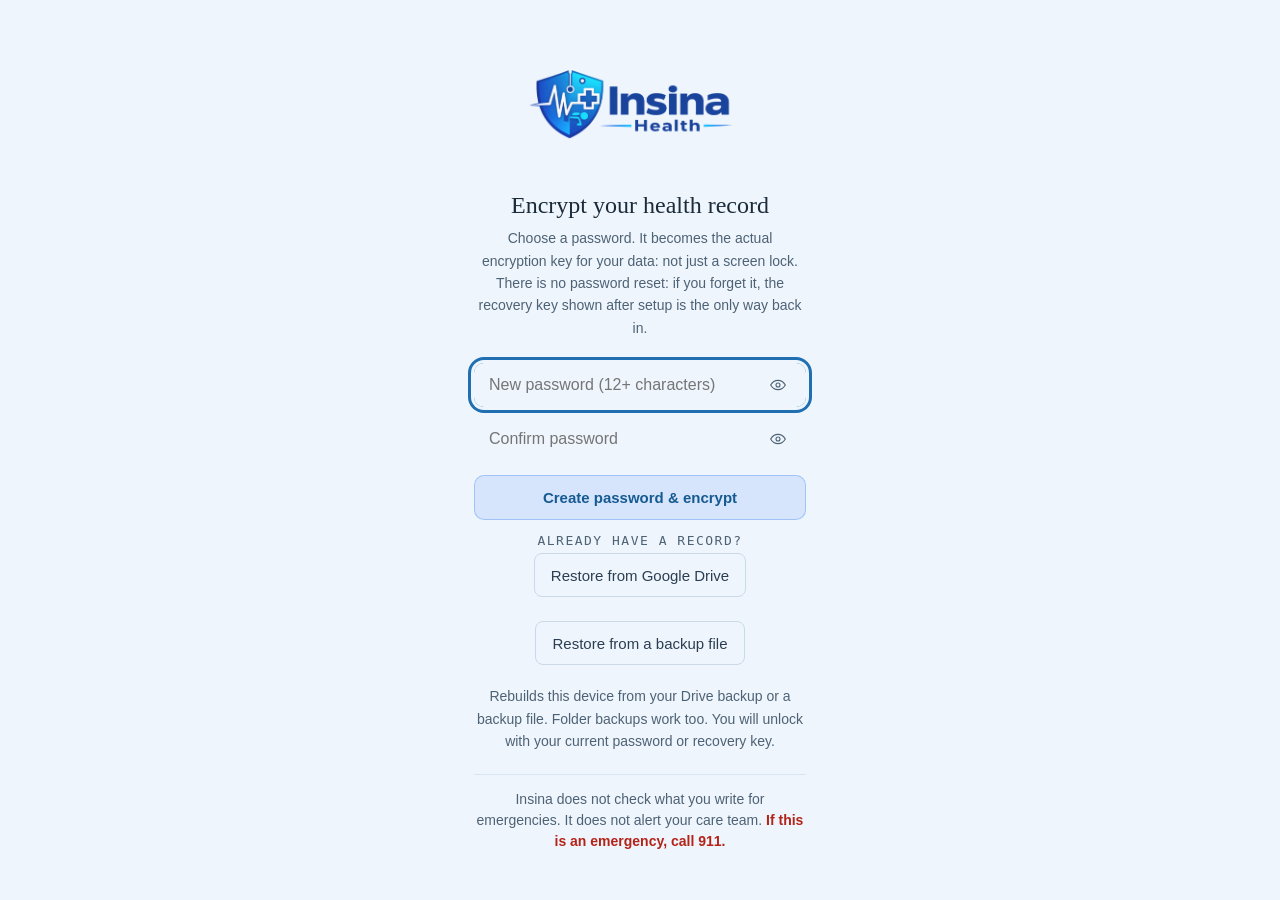
==== app/index.html @ 9491c795 "Rebuild demo with v1.160.0" ====
<!doctype html>
<html lang="en">
  <head>
    <meta charset="UTF-8" />
    <!-- Content-Security-Policy (S-03 / PG-05). GitHub Pages cannot set response
         headers, so this meta tag is the enforcement point. Allowlisted origins,
         each verified in use: accounts.google.com (Google Identity script +
         iframes), fonts.googleapis.com / fonts.gstatic.com (Google Fonts),
         *.googleusercontent.com (Google profile photo), www.googleapis.com
         (Drive + Calendar), insina-health.onrender.com (AI proxy),
         clinicaltables.nlm.nih.gov (ICD-10 lookup). No api.anthropic.com: every
         AI call now goes through the proxy (A-02 landed); the browser never
         talks to Anthropic directly. style-src 'unsafe-inline'
         is accepted debt: inline styles are pervasive in the codebase.
          is replaced at build time from .env.production
         (DEC-104 rule 6): a health system's authorize, token and FHIR hosts, one
         system per release, empty until the first production registration. The
         sandbox host is never in the production file.
         Stripped during `npm run dev` only (see vite.config.js) because the
         React dev plugin injects an inline refresh preamble. -->
    <meta http-equiv="Content-Security-Policy" content="default-src 'self'; script-src 'self' https://accounts.google.com; style-src 'self' 'unsafe-inline' https://fonts.googleapis.com; font-src 'self' https://fonts.gstatic.com; img-src 'self' data: blob: https://*.googleusercontent.com; connect-src 'self' https://insina-health.onrender.com https://www.googleapis.com https://accounts.google.com https://clinicaltables.nlm.nih.gov ; frame-src https://accounts.google.com; worker-src 'self' blob:; object-src 'none'; base-uri 'self'" />
    <meta name="referrer" content="strict-origin-when-cross-origin" />
    <meta name="viewport" content="width=device-width, initial-scale=1.0, viewport-fit=cover" />

    <!-- PWA / iOS -->
    <meta name="apple-mobile-web-app-capable" content="yes" />
    <meta name="apple-mobile-web-app-status-bar-style" content="black-translucent" />
    <meta name="apple-mobile-web-app-title" content="Insina Health" />
    <meta name="mobile-web-app-capable" content="yes" />
    <meta name="theme-color" content="#07090f" />
    <!-- DEC-126: the chosen look, set before the app renders (external file: CSP script-src 'self') -->
    <script src="/app/theme-init.js"></script>

    <!-- UI-8: fonts loaded ONCE here — previously every tab's <style> block
         re-declared this same @import (16 files). CSP above already allows
         fonts.googleapis.com / fonts.gstatic.com. -->
    <link rel="preconnect" href="https://fonts.googleapis.com" />
    <link rel="preconnect" href="https://fonts.gstatic.com" crossorigin />
    <link rel="stylesheet" href="https://fonts.googleapis.com/css2?family=Sora:wght@300;400;500;600;700&family=DM+Serif+Display:ital@0;1&family=DM+Mono:wght@400;500&display=swap" />

    <!-- Icons -->
    <link rel="icon" type="image/png" href="/app/favicon.png" />
    <link rel="apple-touch-icon" href="/app/apple-touch-icon.png" />

    <!-- Manifest -->
    <link rel="manifest" href="/app/manifest.json" />

    <title>Insina Health</title>

    <!-- Google Identity Services -->
    <script src="https://accounts.google.com/gsi/client" async defer></script>

    <!-- Companion mode manifest swap + Service Worker registration. External
         files (not inline) so script-src can stay 'self' with no
         'unsafe-inline' (S-03 / PG-05). Same execution order as the previous
         inline versions: the manifest swap runs synchronously in head. -->
    <script src="/app/companion-manifest-init.js"></script>
    <script src="/app/register-sw.js"></script>
    <script type="module" crossorigin src="/app/assets/main-BpvnRjQD.js"></script>
    <link rel="stylesheet" crossorigin href="/app/assets/main-yp3kja2k.css">
  </head>
  <body style="margin:0;">
    <div id="root"></div>
  </body>
</html>
---- app/assets/main-yp3kja2k.css ----
:root,[data-theme=dark]{--ask-fill: #2563EB;--ask-fill-hover: #1D4ED8;--bg: #07090f;--bg-deep: #080c14;--card: #0b1220;--card-deep: #080c14;--border: #1c2a40;--border-strong: #1a2f4a;--divider: #1c2a40;--text-bright: #dde8f5;--text-primary: #c4d8ee;--text-body: #a8c4dc;--text-secondary: #98afc4;--text-label: #a0b4c8;--text-dim: #8299ad;--accent: #4f8ef7;--accent-blue: #6ea3ff;--accent-soft: #7eb8d8;--green: #2dd4a0;--amber: #f59e0b;--red: #f87171;--purple: #a78bfa;--font-sans: "Sora", -apple-system, BlinkMacSystemFont, "Segoe UI", sans-serif;--font-serif: "DM Serif Display", Georgia, serif;--font-mono: "DM Mono", ui-monospace, monospace;--fs-body: 16px;--fs-nav: 16px;--fs-min: 13px;--fs-label: 14px;--touch-target: 44px;--body-text: #e2e8f0;--raised: #0d1a28;--raised-2: #0f1e30;--raised-3: #0d1828;--raised-4: #111e30;--raised-5: #131f33;--raised-6: #132036;--raised-7: #16273c;--raised-8: #162840;--hover: #101a2c;--border-2: #1a2840;--border-3: #244266;--border-4: #1e3040;--border-5: #1a3050;--border-hover: #2a3f5a;--text-bright-2: #d4e2f0;--text-bright-4: #e6eef8;--text-bright-5: #b8d4f0;--text-nav: #b0c4d8;--text-dim-2: #6f8aa5;--text-dim-3: #7c92a6;--text-dim-4: #8fabc7;--text-dim-5: #6b7a8d;--text-dim-6: #4a6a8a;--text-dim-8: #5a6e7a;--accent-2: #60a5fa;--accent-pale: #9fc3e8;--accent-pale-2: #8fb3d1;--accent-pale-3: #9ecbff;--green-2: #10b981;--amber-2: #fbbf24;--amber-3: #fcd34d;--amber-fill: #f59e0b;--amber-fill-2: #fbbf24;--red-2: #ef4444;--purple-2: #c4b5fd;--gold: #c4a060;--gold-2: #e0c15a;--orange: #f97316;--orange-2: #ea580c;--text-dim-9: #8aa0b8;--raised-9: #0d1520;--on-accent: #07090f;--on-amber: #07090f;--attn-bg: rgba(245,158,11,.1);--attn-bd: #f59e0b;--danger-tint: rgba(248,113,113,.1);--emergency-bg: rgba(239,68,68,.12);--emergency-bd: rgba(239,68,68,.4);--emergency-fg: var(--red);--emergency-soft-bg: rgba(239,68,68,.1);--emergency-soft-bd: rgba(239,68,68,.35);--scrim-60: rgba(0,0,0,.6);--scrim-65: rgba(0,0,0,.65);--scrim-70: rgba(0,0,0,.7);--scrim-72: rgba(0,0,0,.72);--scrim-75: rgba(0,0,0,.75);--scrim-78: rgba(0,0,0,.78);--scrim-80: rgba(0,0,0,.8);--scrim-92: rgba(0,0,0,.92);--scrim-b: rgba(4,7,14,.72);--scrim-c: rgba(7,9,15,.92);--scrim-d: rgba(8,12,20,.88);--x-0a1018: #0a1018;--x-0a1520: #0a1520;--x-0d1525: #0d1525;--x-0a1525: #0a1525;--x-0a0f1c: #0a0f1c;--danger-bg: #1a0505;--danger-bd: #3d1212;--danger-bd-2: #2a1a1a;--warn-bg: #1c1200;--demo-bg: #141f00;--demo-bd: #3a5a00;--demo-fg: #a3e635;--x-2a3c5a: #2a3c5a;--x-3a4a5a: #3a4a5a;--x-1a3a5c: #1a3a5c;--x-2a3a50: #2a3a50;--x-2a4a7a: #2a4a7a;--x-2a4a3a: #2a4a3a;--x-2a3c6a: #2a3c6a;--x-3a4c5a: #3a4c5a;--x-3a5060: #3a5060;--x-7a8fa0: #7a8fa0;--x-7a97b6: #7a97b6;--x-9fb3c8: #9fb3c8;--warm-text: #f5c97a;--x-c4a44a: #c4a44a;--x-f0c4c4: #f0c4c4;--x-ef8888: #ef8888;--x-fca5a5: #fca5a5;--sky: #0ea5e9;--nav-hover-bg: rgba(79,142,247,.04);--nav-active-bg: rgba(79,142,247,.08);--nav-active-bar: var(--accent-blue);--nav-radius: 0;--nav-group-fg: #5FB8C9}*,*:before,*:after{box-sizing:border-box;margin:0;padding:0}:root{--scheme: dark;--btn-p-bg: rgba(79,142,247,.18);--btn-p-bd: rgba(79,142,247,.45);--btn-p-fg: #7eb8d8;--btn-o-bg: transparent;--btn-o-bd: #1a2f4a;--btn-o-fg: #98afc4;--accent-tint: rgba(79,142,247,.1);--chip-hi-bg: rgba(79,142,247,.12);--chip-hi-fg: #7eb8d8;--chip-warn-bg: rgba(245,158,11,.12);--chip-warn-fg: #f59e0b;--chip-dup-bg: #111e30;--chip-dup-bd: #1a2f4a;--chip-dup-fg: #7eb8d8;--stale-bg: rgba(245,158,11,.08);--stale-bd: rgba(245,158,11,.3);--stale-fg: #f59e0b;--banner-bg: #0b1220;--banner-bd: #1c2a40;--band-bg: transparent;--band-bd: var(--divider);--ob-shadow-card: none;--ob-shadow-frame: none}:root:not([data-theme=dark]){--ask-fill: #155A92;--ask-fill-hover: #0F4775;--bg: #EEF5FC;--bg-deep: #F8FBFE;--card: #FFFFFF;--card-deep: #F3F8FD;--border: #D9E6F2;--border-strong: #C9D9E8;--divider: #E6EEF6;--field-border: #7890A8;--text-bright: #1B2B3A;--text-primary: #1B2B3A;--text-body: #33475A;--text-secondary: #33475A;--text-label: #4E6275;--text-dim: #4E6275;--accent: #1F6FB2;--accent-blue: #1F6FB2;--accent-soft: #155A92;--green: #257A4E;--amber: #8A5A00;--red: #B42318;--purple: #6A4BB5;--body-text: #1B2B3A;--raised: #F3F8FD;--raised-2: #F3F8FD;--raised-3: #F3F8FD;--raised-4: #F3F8FD;--raised-5: #F3F8FD;--raised-6: #F3F8FD;--raised-7: #E6F0FA;--raised-8: #E6F0FA;--hover: #E6F0FA;--border-2: #D9E6F2;--border-3: #A9C4E0;--border-4: #D9E6F2;--border-5: #C9D9E8;--border-hover: #9DB8D3;--text-bright-2: #1B2B3A;--text-bright-4: #1B2B3A;--text-bright-5: #1B2B3A;--text-nav: #2B3E51;--text-dim-2: #4E6275;--text-dim-3: #4E6275;--text-dim-4: #4E6275;--text-dim-5: #4E6275;--text-dim-6: #4E6275;--text-dim-8: #4E6275;--accent-2: #1F6FB2;--accent-pale: #155A92;--accent-pale-2: #155A92;--accent-pale-3: #155A92;--green-2: #257A4E;--amber-2: #8A5A00;--amber-3: #8A5A00;--amber-fill: #F2B740;--amber-fill-2: #F2B740;--red-2: #B42318;--purple-2: #6A4BB5;--gold: #7A5C1A;--gold-2: #7A5C1A;--orange: #B45309;--orange-2: #B45309;--text-dim-9: #4E6275;--raised-9: #F3F8FD;--on-accent: #FFFFFF;--on-amber: #3D2A00;--attn-bg: #FFF7E6;--attn-bd: #EFCB7E;--danger-tint: #FDECEA;--emergency-bg: #B42318;--emergency-bd: #B42318;--emergency-fg: #FFFFFF;--emergency-soft-bg: #FDECEA;--emergency-soft-bd: #F3C4BF;--scrim-60: rgba(27,43,58,.35);--scrim-65: rgba(27,43,58,.35);--scrim-70: rgba(27,43,58,.35);--scrim-72: rgba(27,43,58,.35);--scrim-75: rgba(27,43,58,.35);--scrim-78: rgba(27,43,58,.35);--scrim-80: rgba(27,43,58,.5);--scrim-92: rgba(27,43,58,.55);--scrim-b: rgba(27,43,58,.35);--scrim-c: rgba(27,43,58,.55);--scrim-d: rgba(27,43,58,.5);--x-0a1018: #F3F8FD;--x-0a1520: #F3F8FD;--x-0d1525: #F3F8FD;--x-0a1525: #E6EEF6;--x-0a0f1c: #F3F8FD;--danger-bg: #FDECEA;--danger-bd: #F3C4BF;--danger-bd-2: #F3C4BF;--warn-bg: #FFF7E6;--demo-bg: #F1F9E3;--demo-bd: #C8E29A;--demo-fg: #3F6212;--x-2a3c5a: #4E6275;--x-3a4a5a: #C9D9E8;--x-1a3a5c: #C9D9E8;--x-2a3a50: #C9D9E8;--x-2a4a7a: #A9C4E0;--x-2a4a3a: #4E6275;--x-2a3c6a: #4E6275;--x-3a4c5a: #4E6275;--x-3a5060: #4E6275;--x-7a8fa0: #4E6275;--x-7a97b6: #4E6275;--x-9fb3c8: #4E6275;--warm-text: #7A4A0E;--x-c4a44a: #7A5C1A;--x-f0c4c4: #B42318;--x-ef8888: #B42318;--x-fca5a5: #B42318;--sky: #0B6E99;--nav-hover-bg: #E6F0FA;--nav-active-bg: #DCEBFA;--nav-active-bar: transparent;--nav-radius: 10px;--nav-group-fg: #1F6F8B;--scheme: light;--btn-p-bg: #1F6FB2;--btn-p-bd: #1F6FB2;--btn-p-fg: #FFFFFF;--btn-o-bg: #FFFFFF;--btn-o-bd: #C9D9E8;--btn-o-fg: #1B2B3A;--accent-tint: #DCEBFA;--chip-hi-bg: #DCEBFA;--chip-hi-fg: #155A92;--chip-warn-bg: #FFF7E6;--chip-warn-fg: #6B4600;--chip-dup-bg: #FFFFFF;--chip-dup-bd: #C9D9E8;--chip-dup-fg: #4E6275;--stale-bg: #FFF7E6;--stale-bd: #EFCB7E;--stale-fg: #6B4600;--banner-bg: #FFFFFF;--banner-bd: #D9E6F2;--band-bg: transparent;--band-bd: var(--divider);color-scheme:light}.theme-light{--bg: #ffffff;--bg-deep: #ffffff;--card: #ffffff;--border: #D9E6F2;--border-strong: #C9D9E8;--divider: #E6EEF6;--text-bright: #1B2B3A;--text-primary: #1B2B3A;--text-body: #33475A;--text-secondary: #33475A;--text-label: #4E6275;--text-dim: #4E6275;--accent: #1F6FB2;--accent-blue: #1F6FB2;--accent-soft: #155A92;--green: #257A4E;--amber: #8A5A00;--red: #B42318;--scheme: light;--btn-p-bg: #1F6FB2;--btn-p-bd: #1F6FB2;--btn-p-fg: #ffffff;--btn-o-bg: #ffffff;--btn-o-bd: #C9D9E8;--btn-o-fg: #33475A;--accent-tint: #DCEBFA;--chip-hi-bg: #DCEBFA;--chip-hi-fg: #155A92;--chip-warn-bg: #FFF7E6;--chip-warn-fg: #6B4600;--chip-dup-bg: #ffffff;--chip-dup-bd: #C9D9E8;--chip-dup-fg: #4E6275;--stale-bg: #FFF7E6;--stale-bd: #EFCB7E;--stale-fg: #6B4600;--banner-bg: #E6F0FA;--banner-bd: #D5E4F0;--band-bg: #EEF5FC;--band-bd: #D9E6F2;--ob-shadow-card: 0 6px 24px rgba(27,43,58,.05);--ob-shadow-frame: 0 26px 60px rgba(27,43,58,.14);color:var(--text-body)}:focus-visible{outline:none;box-shadow:0 0 0 3px var(--bg),0 0 0 6px var(--accent-blue)}button,[role=button],select,textarea,input:not([type=checkbox]):not([type=radio]):not([type=range]):not([type=hidden]):not([type=file]),a[href]{min-height:var(--touch-target)}button,[role=button]{min-width:var(--touch-target)}.a11y-compact{min-height:0;min-width:0}html,body,#root{height:100%;width:100%}body{font-family:var(--font-sans);font-size:var(--fs-body);background-color:var(--bg);color:var(--body-text);overflow:hidden}.nav-item{display:flex;align-items:center;gap:10px;padding:11px 16px;min-height:var(--touch-target);cursor:pointer;font-size:var(--fs-nav);color:var(--text-nav);border-left:2px solid transparent;border-radius:var(--nav-radius);transition:all .15s;-webkit-user-select:none;user-select:none}.nav-item:hover{color:var(--accent-soft);background:var(--nav-hover-bg)}.nav-item.active{color:var(--accent-blue);background:var(--nav-active-bg);border-left-color:var(--nav-active-bar)}:root:not([data-theme=dark]) .nav-item.active{color:var(--accent-soft);font-weight:600}.nav-icon{font-size:16px;width:18px;display:inline-flex;align-items:center;justify-content:center;flex-shrink:0}.nav-group-header{display:flex;align-items:center;justify-content:space-between;width:100%;padding:8px 16px 4px;background:none;border:none;cursor:pointer;font-size:14px;font-weight:700;color:var(--nav-group-fg);font-family:var(--font-mono);letter-spacing:1.5px;text-transform:uppercase}.section-label{font-size:var(--fs-min);letter-spacing:1.5px;text-transform:uppercase;color:var(--text-label);font-family:var(--font-mono);margin-bottom:12px}.live-dot{width:6px;height:6px;border-radius:50%;background:var(--green);box-shadow:0 0 8px var(--green);animation:pulse 2s infinite;flex-shrink:0}@keyframes pulse{0%,to{opacity:1}50%{opacity:.4}}.topbar{min-height:64px;background:var(--bg-deep);border-bottom:1px solid var(--border);display:flex;align-items:center;padding:0 16px;gap:10px;flex-shrink:0}.topbar-date{flex:1;min-width:0;font-size:14px;color:var(--text-secondary);font-family:DM Mono,monospace;padding-left:4px;white-space:nowrap;overflow:hidden;text-overflow:ellipsis}.topbar-icon{width:44px;min-width:44px;min-height:44px;border-radius:10px;border:1.5px solid transparent;background:transparent;color:var(--text-dim);cursor:pointer;display:inline-flex;align-items:center;justify-content:center}.topbar-icon:hover{background:var(--hover);color:var(--text-bright)}.topbar-btn{min-height:44px;border-radius:10px;border:1.5px solid var(--border);background:var(--hover);color:var(--text-bright);font-size:16px;font-weight:600;font-family:Sora,sans-serif;padding:0 14px;display:inline-flex;align-items:center;gap:8px;white-space:nowrap;cursor:pointer}.topbar-btn:hover{border-color:var(--accent-blue)}.screen-bar{min-height:54px;background:var(--bg-deep);border-bottom:1px solid var(--border);display:flex;align-items:center;justify-content:flex-end;gap:10px;padding:6px 16px;flex-shrink:0;flex-wrap:wrap}.print-menu{position:absolute;right:0;top:calc(100% + 6px);min-width:220px;background:var(--bg-deep);border:1px solid var(--border-strong);border-radius:12px;padding:4px;box-shadow:0 12px 32px #00000073;z-index:60}.print-menu-item{display:block;width:100%;text-align:left;min-height:44px;padding:0 14px;background:transparent;border:none;border-radius:8px;color:var(--text-primary);font-size:16px;font-family:Sora,sans-serif;cursor:pointer}.print-menu-item:hover{background:var(--nav-active-bg);color:var(--text-bright)}@media (max-width: 900px){.topbar{flex-wrap:wrap;gap:6px;padding:6px 10px}.topbar-date,.topbar-label{display:none}.topbar-btn{padding:0 12px}}:root:not([data-theme=dark]) .icon-circle{border-radius:50%!important;display:inline-flex;align-items:center;justify-content:center;flex-shrink:0}:root:not([data-theme=dark]) .icon-circle svg{stroke-width:2.4}:root:not([data-theme=dark]) .icon-circle[data-hue=red]{background:#fbd3cc!important;color:#c8402f!important}:root:not([data-theme=dark]) .icon-circle[data-hue=amber]{background:#fadfa6!important;color:#a86a00!important}:root:not([data-theme=dark]) .icon-circle[data-hue=blue]{background:#c7ddf6!important;color:#1f6fb2!important}:root:not([data-theme=dark]) .icon-circle[data-hue=violet]{background:#dcd0f3!important;color:#6a4bb5!important}:root:not([data-theme=dark]) .icon-circle[data-hue=green]{background:#c3e8d3!important;color:#257a4e!important}:root:not([data-theme=dark]) .icon-circle[data-hue=teal]{background:#cbe5ee!important;color:#1f6f8b!important}:root:not([data-theme=dark]) .icon-circle[data-hue=attn]{background:#fad995!important;color:#8a5a00!important}:root:not([data-theme=dark]) .dash-tile .icon-circle{width:54px!important;height:54px!important}:root:not([data-theme=dark]) .dash-tile .icon-circle svg{width:28px;height:28px}:root:not([data-theme=dark]) .feed-icon{width:46px!important;height:46px!important}:root:not([data-theme=dark]) .feed-icon svg{width:22px;height:22px}.vital-icon{width:34px;height:34px}:root:not([data-theme=dark]) .dash-tile,:root:not([data-theme=dark]) .dash-vital{box-shadow:0 1px 2px #1b2b3a0a}:root:not([data-theme=dark]) .phone-glance-icon{width:40px;height:40px;margin-bottom:6px}:root:not([data-theme=dark]) .phone-qc-icon{width:44px;height:44px}:root:not([data-theme=dark]) .phone-qc-icon svg{width:22px;height:22px}:root:not([data-theme=dark]) .emergency-solid{justify-content:center;background:#b42318!important;border-color:#b42318!important;color:#fff!important}
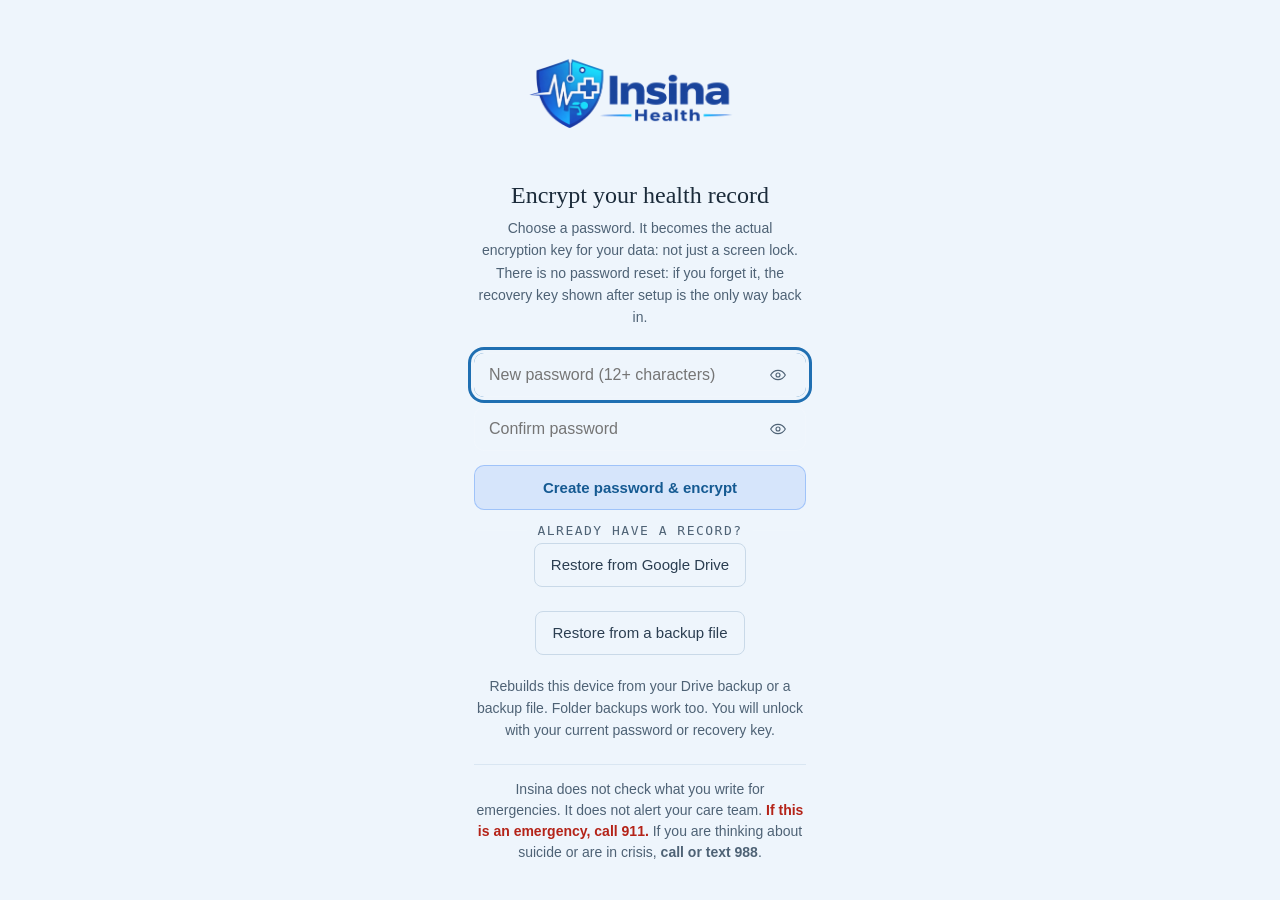
==== commit 2c988c1b: "Rebuild demo with v1.161.0" ====
--- a/app/index.html
+++ b/app/index.html
@@ -1,66 +1,65 @@
-<!doctype html>
-<html lang="en">
-  <head>
-    <meta charset="UTF-8" />
-    <!-- Content-Security-Policy (S-03 / PG-05). GitHub Pages cannot set response
-         headers, so this meta tag is the enforcement point. Allowlisted origins,
-         each verified in use: accounts.google.com (Google Identity script +
-         iframes), fonts.googleapis.com / fonts.gstatic.com (Google Fonts),
-         *.googleusercontent.com (Google profile photo), www.googleapis.com
-         (Drive + Calendar), insina-health.onrender.com (AI proxy),
-         clinicaltables.nlm.nih.gov (ICD-10 lookup). No api.anthropic.com: every
-         AI call now goes through the proxy (A-02 landed); the browser never
-         talks to Anthropic directly. style-src 'unsafe-inline'
-         is accepted debt: inline styles are pervasive in the codebase.
-          is replaced at build time from .env.production
-         (DEC-104 rule 6): a health system's authorize, token and FHIR hosts, one
-         system per release, empty until the first production registration. The
-         sandbox host is never in the production file.
-         Stripped during `npm run dev` only (see vite.config.js) because the
-         React dev plugin injects an inline refresh preamble. -->
-    <meta http-equiv="Content-Security-Policy" content="default-src 'self'; script-src 'self' https://accounts.google.com; style-src 'self' 'unsafe-inline' https://fonts.googleapis.com; font-src 'self' https://fonts.gstatic.com; img-src 'self' data: blob: https://*.googleusercontent.com; connect-src 'self' https://insina-health.onrender.com https://www.googleapis.com https://accounts.google.com https://clinicaltables.nlm.nih.gov ; frame-src https://accounts.google.com; worker-src 'self' blob:; object-src 'none'; base-uri 'self'" />
-    <meta name="referrer" content="strict-origin-when-cross-origin" />
-    <meta name="viewport" content="width=device-width, initial-scale=1.0, viewport-fit=cover" />
-
-    <!-- PWA / iOS -->
-    <meta name="apple-mobile-web-app-capable" content="yes" />
-    <meta name="apple-mobile-web-app-status-bar-style" content="black-translucent" />
-    <meta name="apple-mobile-web-app-title" content="Insina Health" />
-    <meta name="mobile-web-app-capable" content="yes" />
-    <meta name="theme-color" content="#07090f" />
-    <!-- DEC-126: the chosen look, set before the app renders (external file: CSP script-src 'self') -->
-    <script src="/app/theme-init.js"></script>
-
-    <!-- UI-8: fonts loaded ONCE here — previously every tab's <style> block
-         re-declared this same @import (16 files). CSP above already allows
-         fonts.googleapis.com / fonts.gstatic.com. -->
-    <link rel="preconnect" href="https://fonts.googleapis.com" />
-    <link rel="preconnect" href="https://fonts.gstatic.com" crossorigin />
-    <link rel="stylesheet" href="https://fonts.googleapis.com/css2?family=Sora:wght@300;400;500;600;700&family=DM+Serif+Display:ital@0;1&family=DM+Mono:wght@400;500&display=swap" />
-
-    <!-- Icons -->
-    <link rel="icon" type="image/png" href="/app/favicon.png" />
-    <link rel="apple-touch-icon" href="/app/apple-touch-icon.png" />
-
-    <!-- Manifest -->
-    <link rel="manifest" href="/app/manifest.json" />
-
-    <title>Insina Health</title>
-
-    <!-- Google Identity Services -->
-    <script src="https://accounts.google.com/gsi/client" async defer></script>
-
-    <!-- Companion mode manifest swap + Service Worker registration. External
-         files (not inline) so script-src can stay 'self' with no
-         'unsafe-inline' (S-03 / PG-05). Same execution order as the previous
-         inline versions: the manifest swap runs synchronously in head. -->
-    <script src="/app/companion-manifest-init.js"></script>
-    <script src="/app/register-sw.js"></script>
-    <script type="module" crossorigin src="/app/assets/main-BpvnRjQD.js"></script>
+<!doctype html>
+<html lang="en">
+  <head>
+    <meta charset="UTF-8" />
+    <!-- Content-Security-Policy (S-03 / PG-05). GitHub Pages cannot set response
+         headers, so this meta tag is the enforcement point. Allowlisted origins,
+         each verified in use: accounts.google.com (Google Identity script +
+         iframes), fonts.googleapis.com / fonts.gstatic.com (Google Fonts),
+         *.googleusercontent.com (Google profile photo), www.googleapis.com
+         (Drive + Calendar), insina-health.onrender.com (AI proxy),
+         clinicaltables.nlm.nih.gov (ICD-10 lookup). No api.anthropic.com: every
+         AI call now goes through the proxy (A-02 landed); the browser never
+         talks to Anthropic directly. style-src 'unsafe-inline'
+         is accepted debt: inline styles are pervasive in the codebase.
+          is replaced at build time from .env.production
+         (DEC-104 rule 6): a health system's authorize, token and FHIR hosts, one
+         system per release, empty until the first production registration. The
+         sandbox host is never in the production file.
+         Stripped during `npm run dev` only (see vite.config.js) because the
+         React dev plugin injects an inline refresh preamble. -->
+    <meta http-equiv="Content-Security-Policy" content="default-src 'self'; script-src 'self' https://accounts.google.com; style-src 'self' 'unsafe-inline' https://fonts.googleapis.com; font-src 'self' https://fonts.gstatic.com; img-src 'self' data: blob: https://*.googleusercontent.com; connect-src 'self' https://insina-health.onrender.com https://www.googleapis.com https://accounts.google.com https://clinicaltables.nlm.nih.gov ; frame-src https://accounts.google.com; worker-src 'self' blob:; object-src 'none'; base-uri 'self'" />
+    <meta name="referrer" content="strict-origin-when-cross-origin" />
+    <meta name="viewport" content="width=device-width, initial-scale=1.0, viewport-fit=cover" />
+
+    <!-- PWA / iOS -->
+    <meta name="apple-mobile-web-app-capable" content="yes" />
+    <meta name="apple-mobile-web-app-status-bar-style" content="black-translucent" />
+    <meta name="apple-mobile-web-app-title" content="Insina Health" />
+    <meta name="mobile-web-app-capable" content="yes" />
+    <meta name="theme-color" content="#07090f" />
+    <!-- DEC-126: the chosen look, set before the app renders (external file: CSP script-src 'self') -->
+    <script src="/app/theme-init.js"></script>
+
+    <!-- UI-8: fonts loaded ONCE here — previously every tab's <style> block
+         re-declared this same @import (16 files). CSP above already allows
+         fonts.googleapis.com / fonts.gstatic.com. -->
+    <link rel="preconnect" href="https://fonts.googleapis.com" />
+    <link rel="preconnect" href="https://fonts.gstatic.com" crossorigin />
+    <link rel="stylesheet" href="https://fonts.googleapis.com/css2?family=Sora:wght@300;400;500;600;700&family=DM+Serif+Display:ital@0;1&family=DM+Mono:wght@400;500&display=swap" />
+
+    <!-- Icons -->
+    <link rel="icon" type="image/png" href="/app/favicon.png" />
+    <link rel="apple-touch-icon" href="/app/apple-touch-icon.png" />
+
+    <!-- Manifest -->
+    <link rel="manifest" href="/app/manifest.json" />
+
+    <title>Insina Health</title>
+
+    <!-- Google Identity Services -->
+    <script src="https://accounts.google.com/gsi/client" async defer></script>
+
+    <!-- Companion mode manifest swap + Service Worker registration. External
+         files (not inline) so script-src can stay 'self' with no
+         'unsafe-inline' (S-03 / PG-05). Same execution order as the previous
+         inline versions: the manifest swap runs synchronously in head. -->
+    <script src="/app/companion-manifest-init.js"></script>
+    <script src="/app/register-sw.js"></script>
+    <script type="module" crossorigin src="/app/assets/main-B2xB6RY1.js"></script>
     <link rel="stylesheet" crossorigin href="/app/assets/main-yp3kja2k.css">
-  </head>
-  <body style="margin:0;">
-    <div id="root"></div>-
-  </body>
-</html>
+  </head>
+  <body style="margin:0;">
+    <div id="root"></div>
+  </body>
+</html>
